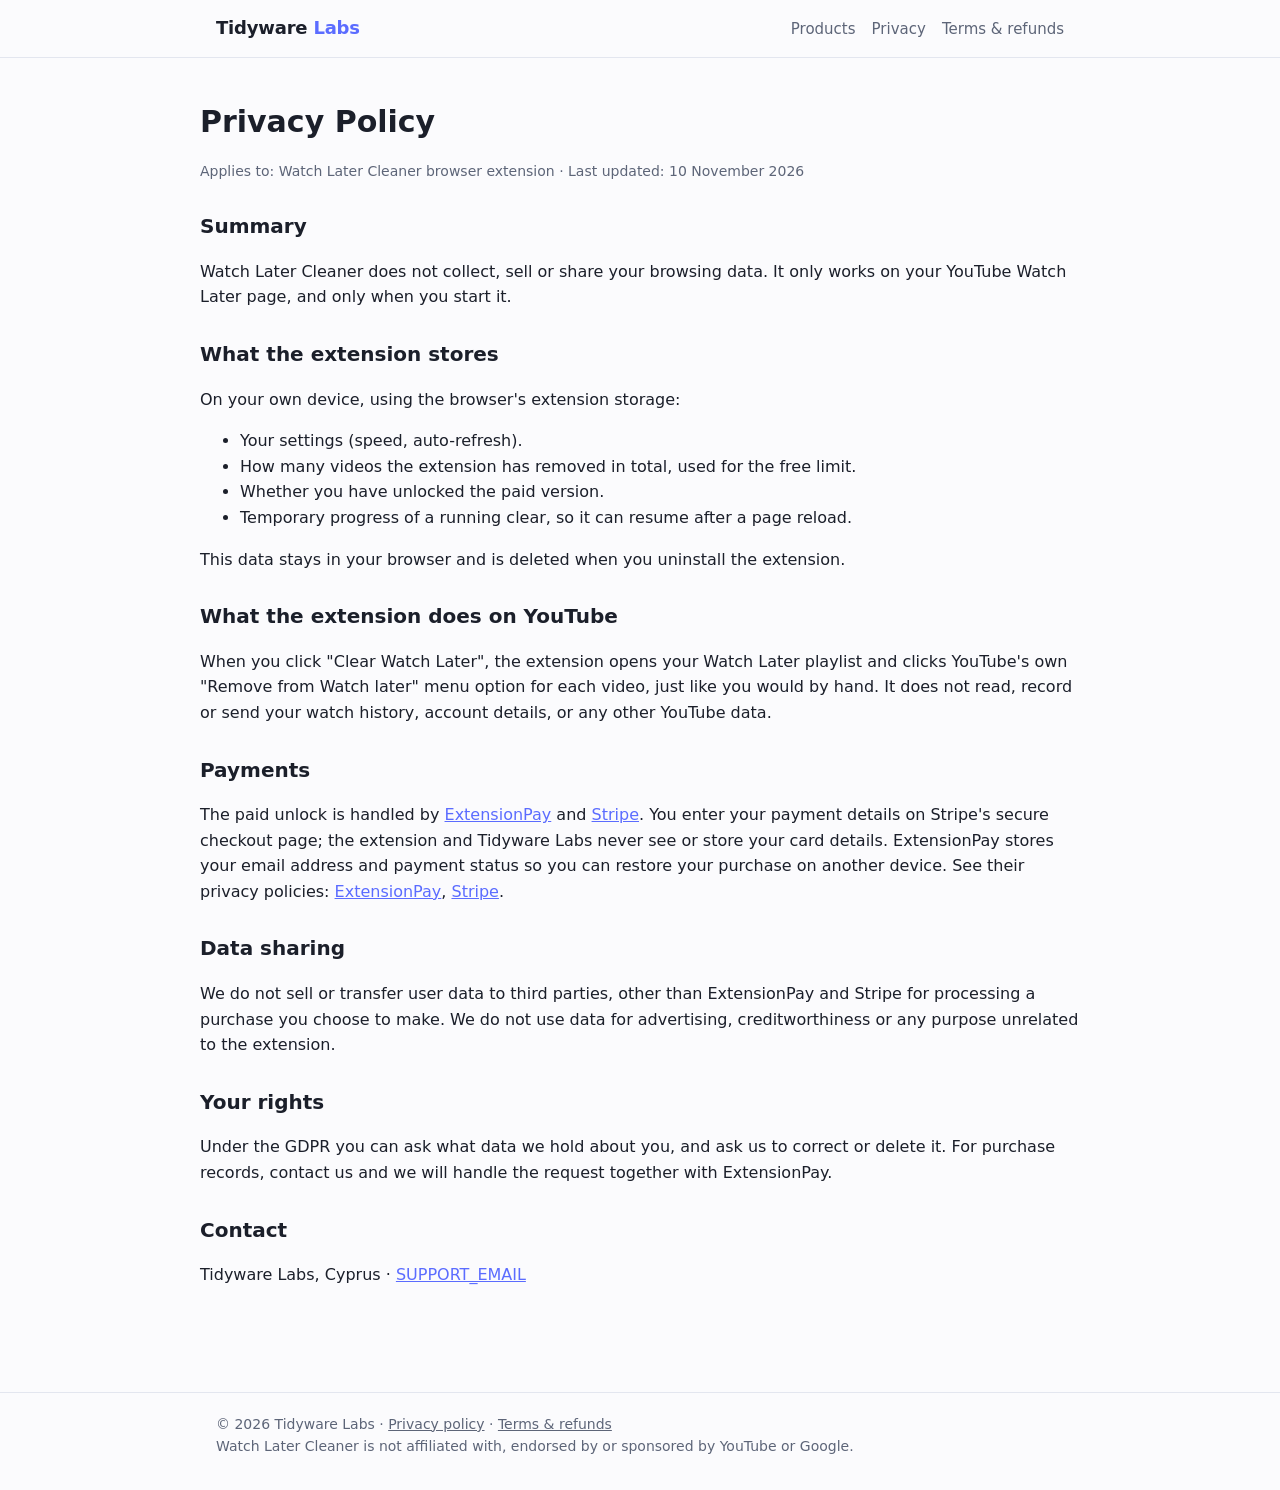
==== privacy.html @ 6e0b0e30 "Add files via upload" ====
<!doctype html>
<html lang="en">
<head>
  <meta charset="utf-8">
  <meta name="viewport" content="width=device-width, initial-scale=1">
  <title>Privacy Policy – Tidyware Labs</title>
  <link rel="icon" href="watch-later-cleaner.png">
  <link rel="stylesheet" href="style.css">
</head>
<body>
  <header class="top">
    <div class="wrap">
      <a class="brand" href="index.html">Tidyware <span>Labs</span></a>
      <nav><a href="index.html">Products</a><a href="privacy.html">Privacy</a><a href="terms.html">Terms &amp; refunds</a></nav>
    </div>
  </header>

  <main class="wrap doc">
    <h1>Privacy Policy</h1>
    <p class="muted">Applies to: Watch Later Cleaner browser extension · Last updated: 10 November 2026</p>

    <h2>Summary</h2>
    <p>Watch Later Cleaner does not collect, sell or share your browsing data. It only works on your YouTube Watch Later
       page, and only when you start it.</p>

    <h2>What the extension stores</h2>
    <p>On your own device, using the browser's extension storage:</p>
    <ul>
      <li>Your settings (speed, auto-refresh).</li>
      <li>How many videos the extension has removed in total, used for the free limit.</li>
      <li>Whether you have unlocked the paid version.</li>
      <li>Temporary progress of a running clear, so it can resume after a page reload.</li>
    </ul>
    <p>This data stays in your browser and is deleted when you uninstall the extension.</p>

    <h2>What the extension does on YouTube</h2>
    <p>When you click "Clear Watch Later", the extension opens your Watch Later playlist and clicks YouTube's own
       "Remove from Watch later" menu option for each video, just like you would by hand. It does not read, record or
       send your watch history, account details, or any other YouTube data.</p>

    <h2>Payments</h2>
    <p>The paid unlock is handled by <a href="https://extensionpay.com">ExtensionPay</a> and
       <a href="https://stripe.com">Stripe</a>. You enter your payment details on Stripe's secure checkout page; the
       extension and Tidyware Labs never see or store your card details. ExtensionPay stores your email address and
       payment status so you can restore your purchase on another device. See their privacy policies:
       <a href="https://extensionpay.com/privacy">ExtensionPay</a>, <a href="https://stripe.com/privacy">Stripe</a>.</p>

    <h2>Data sharing</h2>
    <p>We do not sell or transfer user data to third parties, other than ExtensionPay and Stripe for processing a
       purchase you choose to make. We do not use data for advertising, creditworthiness or any purpose unrelated to the
       extension.</p>

    <h2>Your rights</h2>
    <p>Under the GDPR you can ask what data we hold about you, and ask us to correct or delete it. For purchase records,
       contact us and we will handle the request together with ExtensionPay.</p>

    <h2>Contact</h2>
    <p>Tidyware Labs, Cyprus · <a href="mailto:SUPPORT_EMAIL">SUPPORT_EMAIL</a></p>
  </main>

  <footer>
    <div class="wrap">
      © 2026 Tidyware Labs · <a href="privacy.html">Privacy policy</a> · <a href="terms.html">Terms &amp; refunds</a><br>
      Watch Later Cleaner is not affiliated with, endorsed by or sponsored by YouTube or Google.
    </div>
  </footer>
</body>
</html>
---- style.css ----
:root {
  --bg: #fbfbfd; --fg: #1b1f2a; --muted: #5d6578; --card: #ffffff; --line: #e3e6ef;
  --accent: #5b6cff; --accent-ink: #ffffff; --ok: #17a673;
}
@media (prefers-color-scheme: dark) {
  :root { --bg: #14161d; --fg: #eef0f5; --muted: #9aa3b5; --card: #1d2029; --line: #2e3342; --accent: #7b88ff; }
}
* { box-sizing: border-box; }
html { -webkit-text-size-adjust: 100%; }
body { margin: 0; background: var(--bg); color: var(--fg);
  font: 16px/1.6 system-ui, -apple-system, "Segoe UI", Roboto, sans-serif; }
a { color: var(--accent); }
.wrap { max-width: 880px; margin: 0 auto; padding: 0 16px; }

header.top { border-bottom: 1px solid var(--line); }
header.top .wrap { display: flex; align-items: center; justify-content: space-between; gap: 12px; padding-top: 14px; padding-bottom: 14px; flex-wrap: wrap; }
.brand { font-weight: 800; font-size: 18px; color: var(--fg); text-decoration: none; letter-spacing: -.2px; }
.brand span { color: var(--accent); }
nav a { color: var(--muted); text-decoration: none; margin-left: 16px; font-size: 15px; }
nav a:first-child { margin-left: 0; }
nav a:hover { color: var(--fg); }

.hero { padding: 56px 0 24px; }
.hero h1 { font-size: clamp(30px, 5vw, 44px); line-height: 1.15; margin: 0 0 12px; letter-spacing: -.5px; }
.hero p { color: var(--muted); font-size: 18px; margin: 0; max-width: 620px; }

.card { background: var(--card); border: 1px solid var(--line); border-radius: 16px; padding: 24px; margin: 24px 0; }
.product { display: grid; grid-template-columns: 72px 1fr; gap: 18px; align-items: start; }
.product img { width: 72px; height: 72px; border-radius: 16px; }
.product h2 { margin: 0 0 6px; font-size: 22px; }
.product p { margin: 0 0 12px; color: var(--muted); }
ul.features { margin: 0 0 16px; padding-left: 20px; }
ul.features li { margin: 4px 0; }
.price { display: flex; gap: 10px; flex-wrap: wrap; margin: 0 0 16px; }
.pill { border: 1px solid var(--line); border-radius: 999px; padding: 4px 12px; font-size: 14px; }
.pill.ok { border-color: var(--ok); color: var(--ok); }
.btn { display: inline-block; background: var(--accent); color: var(--accent-ink); text-decoration: none; font-weight: 600;
  padding: 10px 18px; border-radius: 10px; }
.btn.soon { opacity: .6; pointer-events: none; }

.doc { padding: 40px 0; }
.doc h1 { font-size: 30px; margin: 0 0 4px; }
.doc h2 { font-size: 20px; margin-top: 28px; }
.muted { color: var(--muted); font-size: 14px; }

footer { border-top: 1px solid var(--line); margin-top: 48px; }
footer .wrap { padding-top: 20px; padding-bottom: 32px; color: var(--muted); font-size: 14px; }
footer a { color: var(--muted); }

@media (max-width: 520px) {
  .product { grid-template-columns: 1fr; }
  nav a { margin-left: 12px; }
}
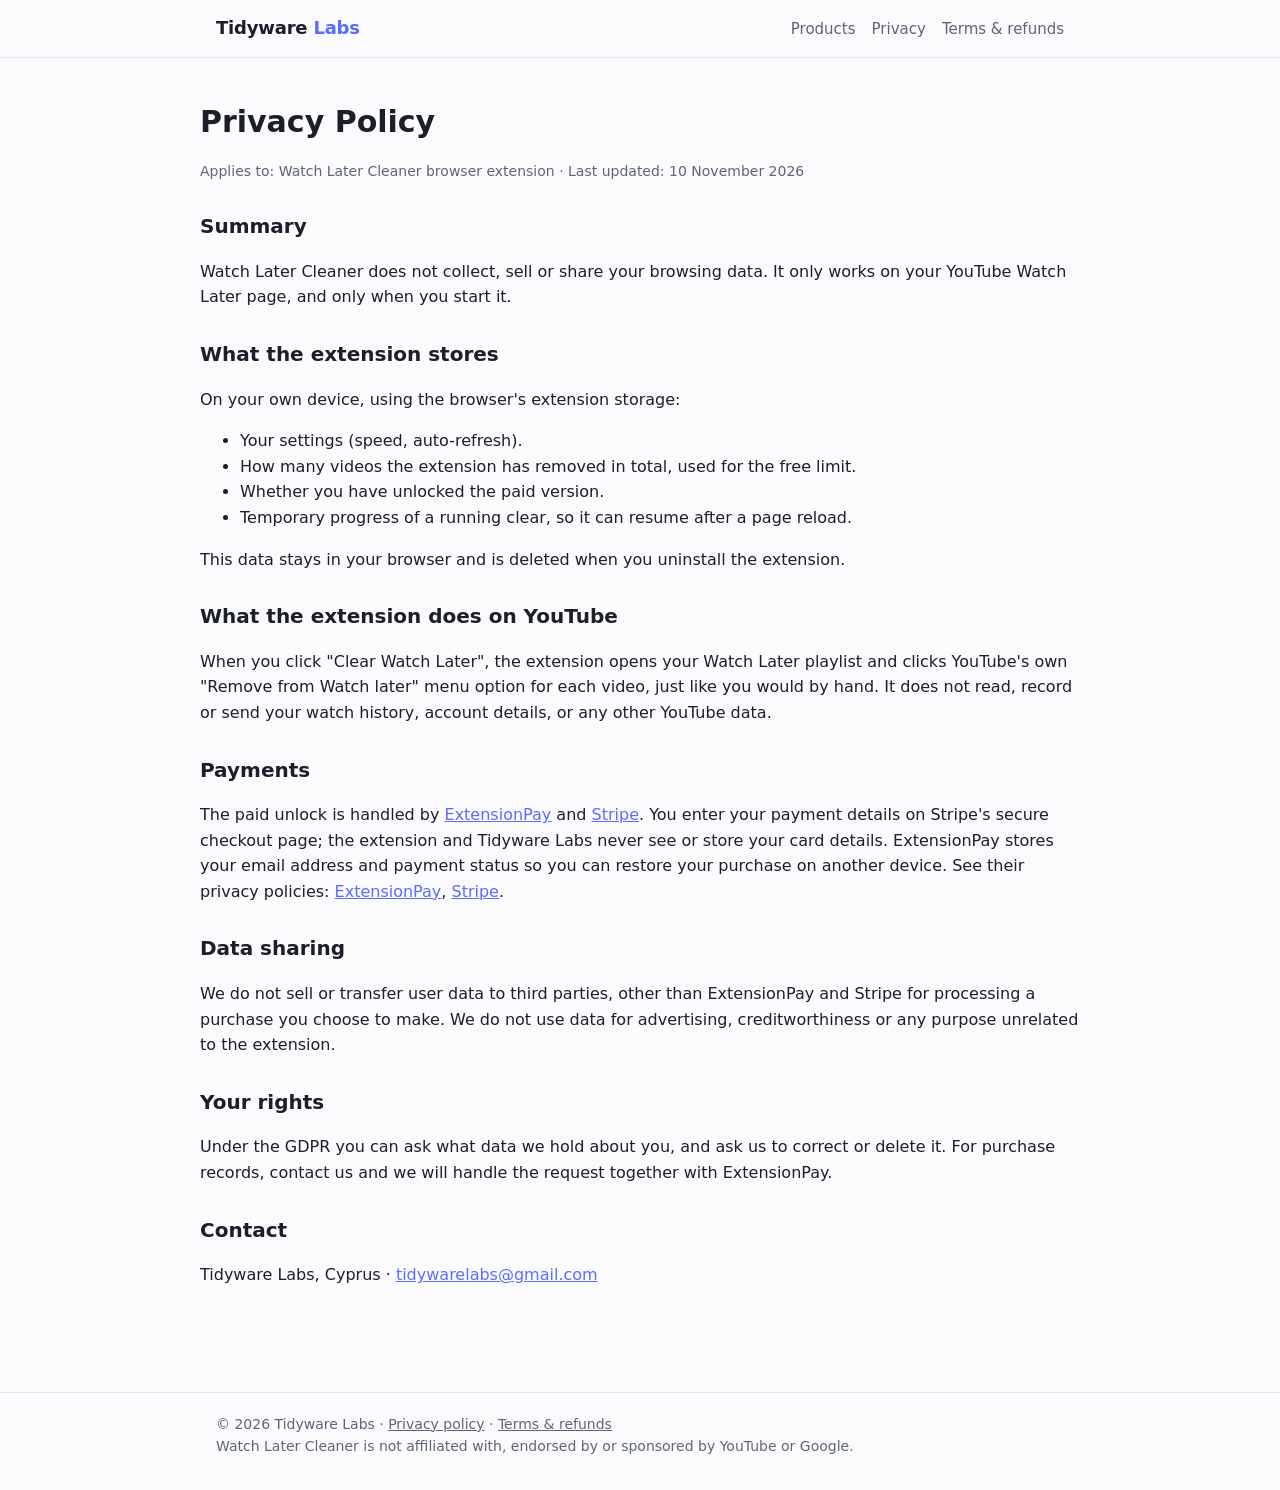
==== commit 8f85dea3: "Add files via upload" ====
--- a/privacy.html
+++ b/privacy.html
@@ -55,7 +55,7 @@
        contact us and we will handle the request together with ExtensionPay.</p>
 
     <h2>Contact</h2>
-    <p>Tidyware Labs, Cyprus · <a href="mailto:SUPPORT_EMAIL">SUPPORT_EMAIL</a></p>
+    <p>Tidyware Labs, Cyprus · <a href="mailto:tidywarelabs@gmail.com">tidywarelabs@gmail.com</a></p>
   </main>
 
   <footer>
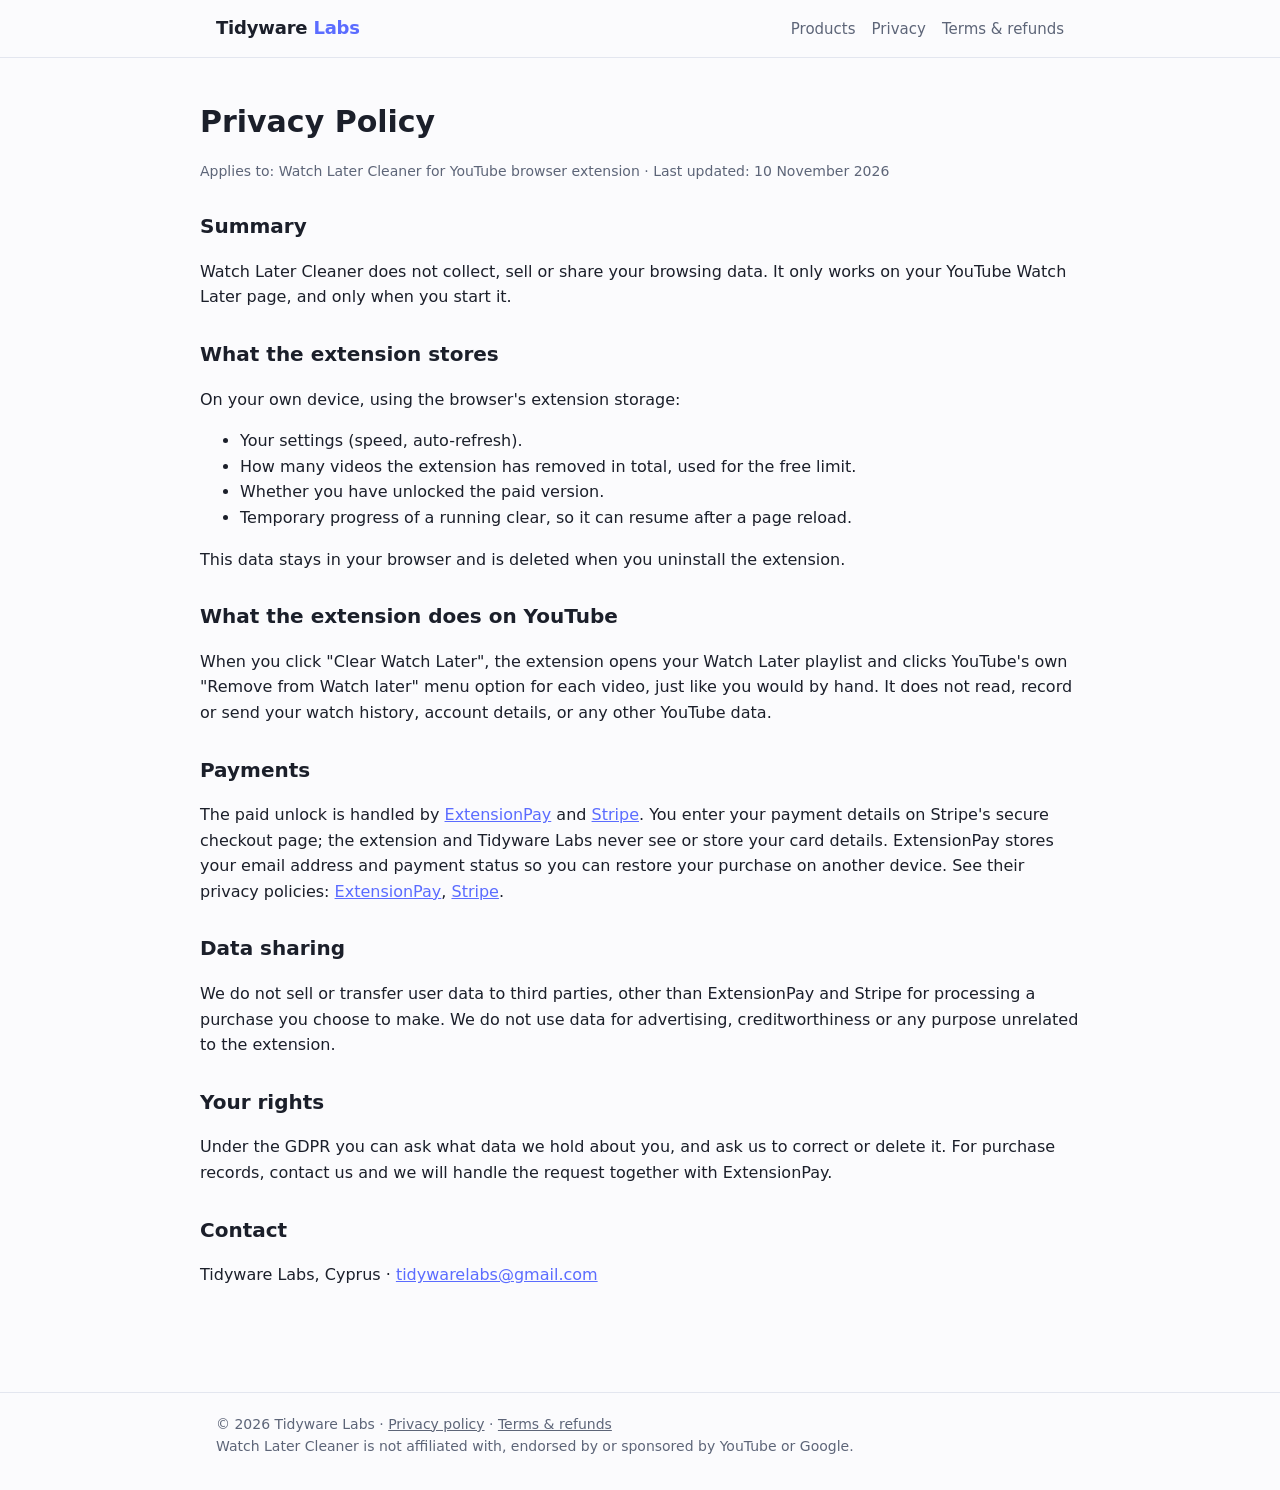
==== commit 62031f49: "Add files via upload" ====
--- a/privacy.html
+++ b/privacy.html
@@ -17,7 +17,7 @@
 
   <main class="wrap doc">
     <h1>Privacy Policy</h1>
-    <p class="muted">Applies to: Watch Later Cleaner browser extension · Last updated: 10 November 2026</p>
+    <p class="muted">Applies to: Watch Later Cleaner for YouTube browser extension · Last updated: 10 November 2026</p>
 
     <h2>Summary</h2>
     <p>Watch Later Cleaner does not collect, sell or share your browsing data. It only works on your YouTube Watch Later
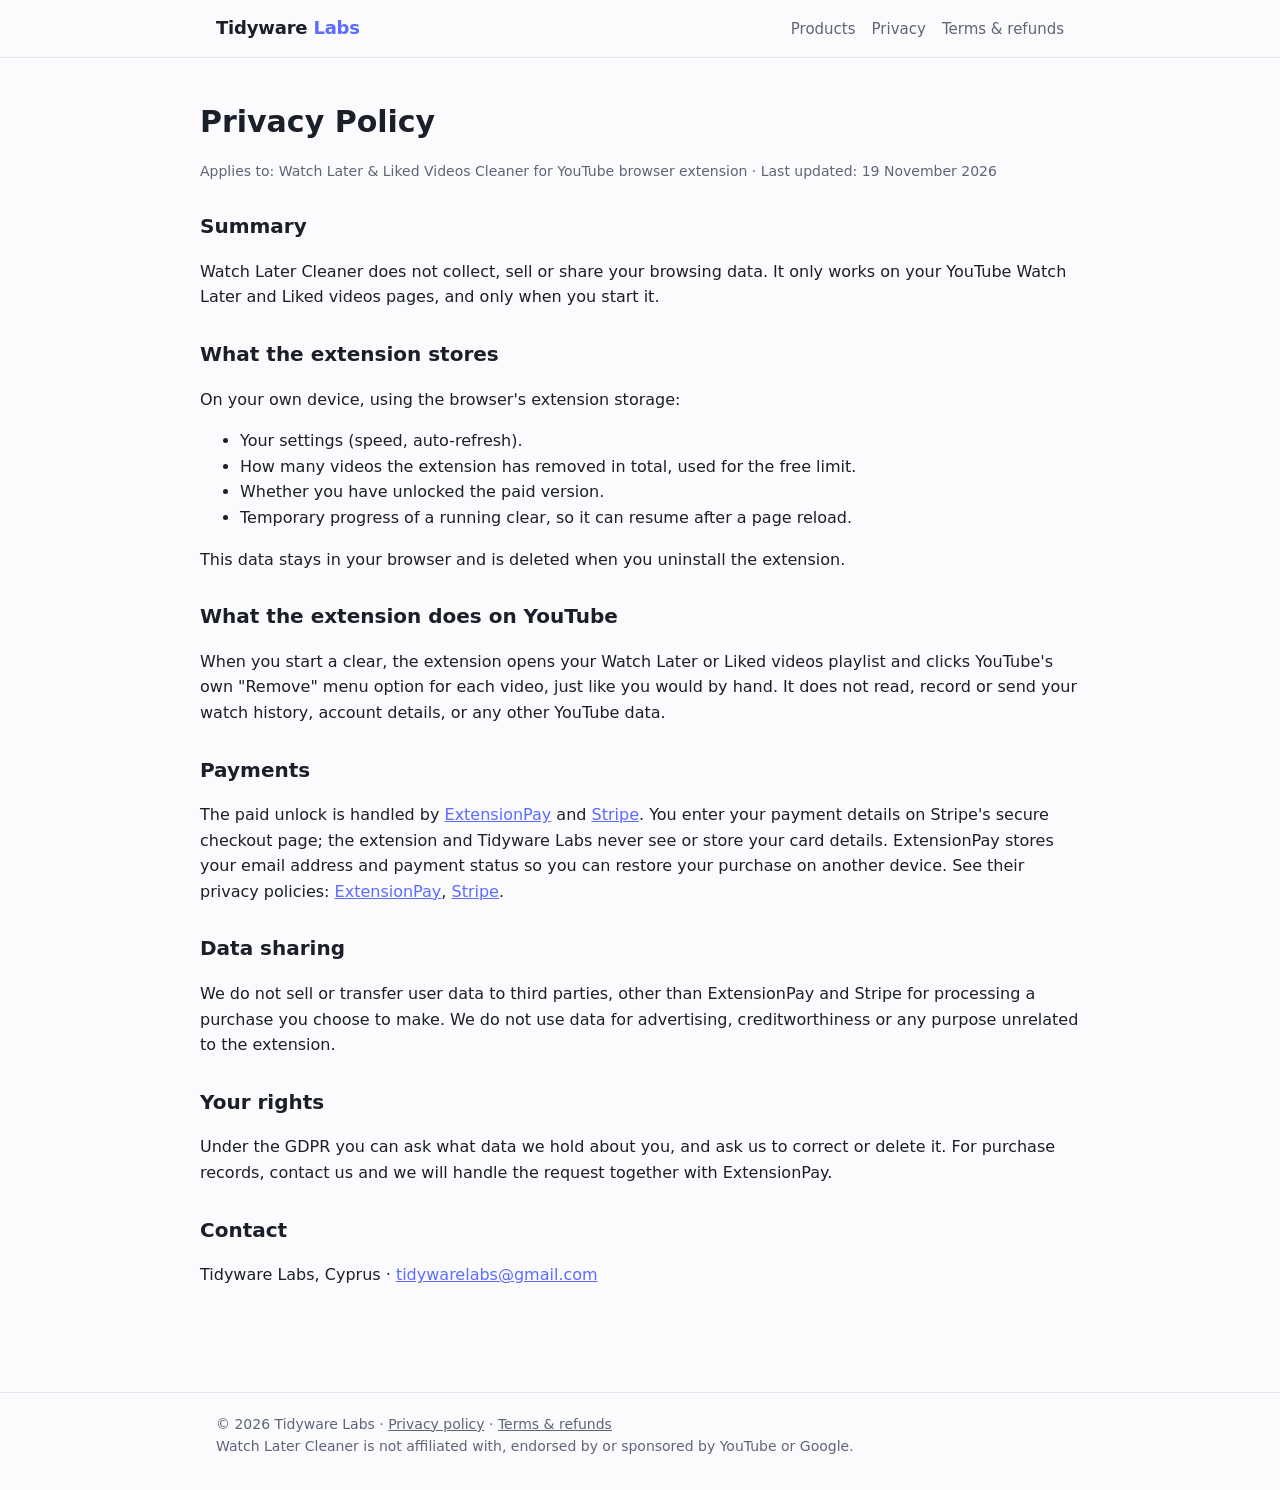
==== commit a79a768d: "Add files via upload" ====
--- a/privacy.html
+++ b/privacy.html
@@ -17,11 +17,11 @@
 
   <main class="wrap doc">
     <h1>Privacy Policy</h1>
-    <p class="muted">Applies to: Watch Later Cleaner for YouTube browser extension · Last updated: 10 November 2026</p>
+    <p class="muted">Applies to: Watch Later &amp; Liked Videos Cleaner for YouTube browser extension · Last updated: 19 November 2026</p>
 
     <h2>Summary</h2>
     <p>Watch Later Cleaner does not collect, sell or share your browsing data. It only works on your YouTube Watch Later
-       page, and only when you start it.</p>
+       and Liked videos pages, and only when you start it.</p>
 
     <h2>What the extension stores</h2>
     <p>On your own device, using the browser's extension storage:</p>
@@ -34,8 +34,8 @@
     <p>This data stays in your browser and is deleted when you uninstall the extension.</p>
 
     <h2>What the extension does on YouTube</h2>
-    <p>When you click "Clear Watch Later", the extension opens your Watch Later playlist and clicks YouTube's own
-       "Remove from Watch later" menu option for each video, just like you would by hand. It does not read, record or
+    <p>When you start a clear, the extension opens your Watch Later or Liked videos playlist and clicks YouTube's own
+       "Remove" menu option for each video, just like you would by hand. It does not read, record or
        send your watch history, account details, or any other YouTube data.</p>
 
     <h2>Payments</h2>
